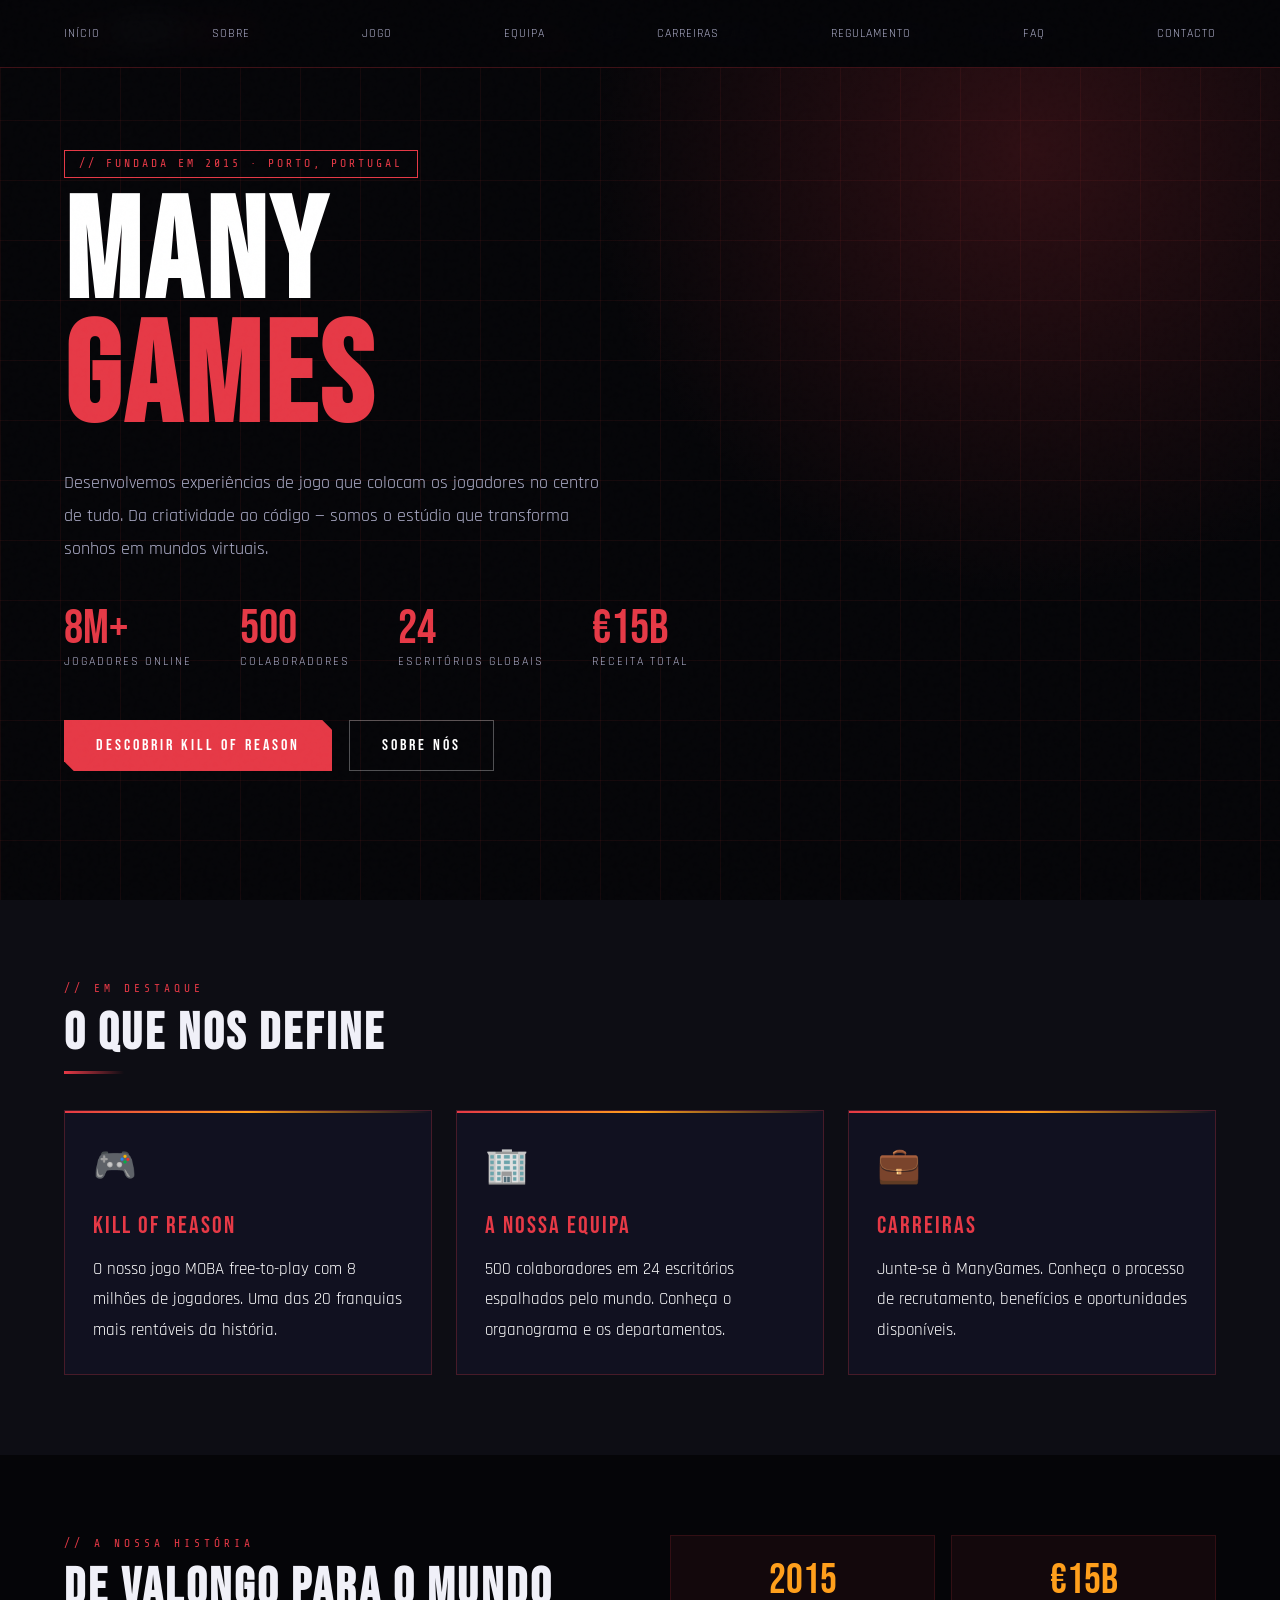
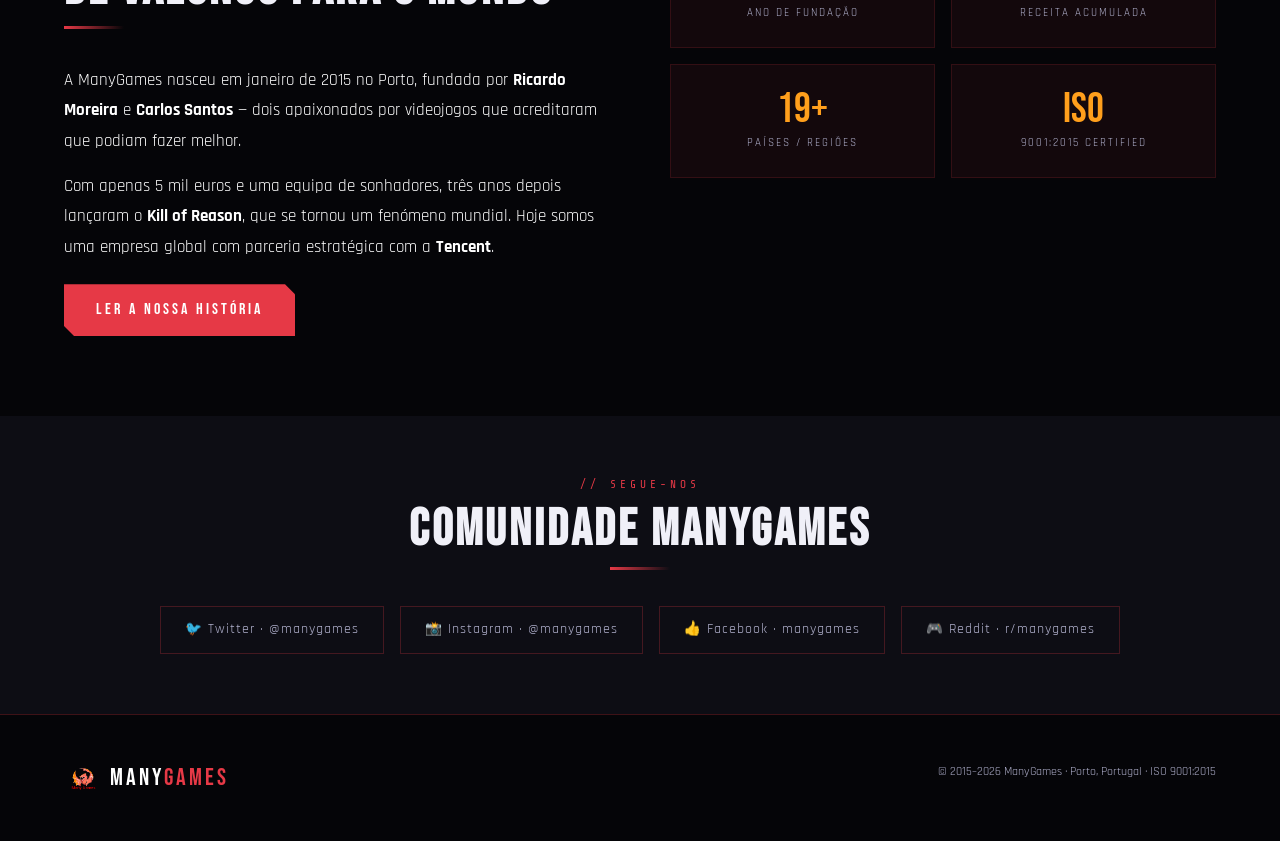
==== index.html @ 5f2ff9ba "Add files via upload" ====
<!DOCTYPE html>
<html lang="pt">
<head>
  <meta charset="UTF-8" /><meta name="viewport" content="width=device-width, initial-scale=1.0"/>
  <title>ManyGames – Home</title>
  <link rel="stylesheet" href="shared.css"/>
</head>
<body>

<nav>
  <a href="index.html" class="nav-logo"><img src="logo.png" alt="ManyGames logo"/><span class="nav-logo-text">MANY<span>GAMES</span></span></a>
  <button class="nav-mobile-toggle">☰</button>
  <ul class="nav-links">
    <li><a href="index.html">Início</a></li>
    <li><a href="sobre.html">Sobre</a></li>
    <li><a href="jogo.html">Kill of Reason</a></li>
    <li><a href="equipa.html">Equipa</a></li>
    <li><a href="rh.html">Carreiras</a></li>
    <li><a href="regulamento.html">Regulamento</a></li>
    <li><a href="faq.html">FAQ</a></li>
    <li><a href="contacto.html">Contacto</a></li>
  </ul>
</nav>

<!-- HERO -->
<section id="hero" style="min-height:100vh;display:flex;align-items:center;padding:80px 5vw 60px;position:relative;overflow:hidden;">
  <div style="position:absolute;inset:0;background-image:linear-gradient(rgba(230,57,70,0.07) 1px,transparent 1px),linear-gradient(90deg,rgba(230,57,70,0.07) 1px,transparent 1px);background-size:60px 60px;animation:gridPan 30s linear infinite;"></div>
  <div style="position:absolute;width:900px;height:900px;border-radius:50%;background:radial-gradient(circle,rgba(230,57,70,0.18) 0%,transparent 70%);top:-300px;right:-200px;pointer-events:none;"></div>
  <div style="position:relative;max-width:720px;">
    <div class="page-tag">// Fundada em 2015 · Porto, Portugal</div>
    <h1 style="font-family:'Bebas Neue',sans-serif;font-size:clamp(4.5rem,11vw,10rem);line-height:0.88;letter-spacing:4px;margin-bottom:24px;">
      <span style="color:#fff;">MANY</span><br>
      <span style="color:var(--accent);">GAMES</span>
    </h1>
    <p style="font-size:1.15rem;color:var(--muted);max-width:540px;margin-bottom:40px;">
      Desenvolvemos experiências de jogo que colocam os jogadores no centro de tudo. Da criatividade ao código — somos o estúdio que transforma sonhos em mundos virtuais.
    </p>
    <div style="display:flex;gap:3rem;margin-bottom:48px;flex-wrap:wrap;">
      <div><div style="font-family:'Bebas Neue',sans-serif;font-size:3rem;color:var(--accent);line-height:1;">8M+</div><div style="font-size:0.72rem;letter-spacing:2px;color:var(--muted);text-transform:uppercase;">Jogadores Online</div></div>
      <div><div style="font-family:'Bebas Neue',sans-serif;font-size:3rem;color:var(--accent);line-height:1;">500</div><div style="font-size:0.72px;letter-spacing:2px;color:var(--muted);text-transform:uppercase;font-size:0.72rem;">Colaboradores</div></div>
      <div><div style="font-family:'Bebas Neue',sans-serif;font-size:3rem;color:var(--accent);line-height:1;">24</div><div style="font-size:0.72rem;letter-spacing:2px;color:var(--muted);text-transform:uppercase;">Escritórios Globais</div></div>
      <div><div style="font-family:'Bebas Neue',sans-serif;font-size:3rem;color:var(--accent);line-height:1;">€15B</div><div style="font-size:0.72rem;letter-spacing:2px;color:var(--muted);text-transform:uppercase;">Receita Total</div></div>
    </div>
    <a href="jogo.html" class="btn-primary">Descobrir Kill of Reason</a>
    <a href="sobre.html" class="btn-outline">Sobre Nós</a>
  </div>
</section>

<!-- DESTAQUES -->
<section class="alt">
  <div class="reveal"><div class="section-tag">// Em destaque</div><h2>O QUE NOS DEFINE</h2><div class="section-line"></div></div>
  <div class="grid-3">
    <a href="jogo.html" style="text-decoration:none;">
      <div class="card reveal" style="cursor:pointer;">
        <div style="font-size:2.2rem;margin-bottom:12px;">🎮</div>
        <div style="font-family:'Bebas Neue',sans-serif;font-size:1.5rem;letter-spacing:2px;color:var(--accent);margin-bottom:8px;">Kill of Reason</div>
        <p style="margin:0;">O nosso jogo MOBA free-to-play com 8 milhões de jogadores. Uma das 20 franquias mais rentáveis da história.</p>
      </div>
    </a>
    <a href="equipa.html" style="text-decoration:none;">
      <div class="card reveal" style="cursor:pointer;">
        <div style="font-size:2.2rem;margin-bottom:12px;">🏢</div>
        <div style="font-family:'Bebas Neue',sans-serif;font-size:1.5rem;letter-spacing:2px;color:var(--accent);margin-bottom:8px;">A Nossa Equipa</div>
        <p style="margin:0;">500 colaboradores em 24 escritórios espalhados pelo mundo. Conheça o organograma e os departamentos.</p>
      </div>
    </a>
    <a href="rh.html" style="text-decoration:none;">
      <div class="card reveal" style="cursor:pointer;">
        <div style="font-size:2.2rem;margin-bottom:12px;">💼</div>
        <div style="font-family:'Bebas Neue',sans-serif;font-size:1.5rem;letter-spacing:2px;color:var(--accent);margin-bottom:8px;">Carreiras</div>
        <p style="margin:0;">Junte-se à ManyGames. Conheça o processo de recrutamento, benefícios e oportunidades disponíveis.</p>
      </div>
    </a>
  </div>
</section>

<!-- MISSÃO RÁPIDA -->
<section>
  <div class="grid-2">
    <div class="reveal">
      <div class="section-tag">// A nossa história</div>
      <h2>DE VALONGO PARA O MUNDO</h2>
      <div class="section-line"></div>
      <p>A ManyGames nasceu em janeiro de 2015 no Porto, fundada por <strong>Ricardo Moreira</strong> e <strong>Carlos Santos</strong> — dois apaixonados por videojogos que acreditaram que podiam fazer melhor.</p>
      <p>Com apenas 5 mil euros e uma equipa de sonhadores, três anos depois lançaram o <strong>Kill of Reason</strong>, que se tornou um fenómeno mundial. Hoje somos uma empresa global com parceria estratégica com a <strong>Tencent</strong>.</p>
      <a href="sobre.html" class="btn-primary" style="margin-top:8px;">Ler a nossa história</a>
    </div>
    <div class="reveal">
      <div class="grid-2" style="gap:16px;">
        <div class="stat-block"><div class="n">2015</div><div class="l">Ano de Fundação</div></div>
        <div class="stat-block"><div class="n">€15B</div><div class="l">Receita Acumulada</div></div>
        <div class="stat-block"><div class="n">19+</div><div class="l">Países / Regiões</div></div>
        <div class="stat-block"><div class="n">ISO</div><div class="l">9001:2015 Certified</div></div>
      </div>
    </div>
  </div>
</section>

<!-- REDES SOCIAIS -->
<section class="alt" style="padding:60px 5vw;">
  <div class="reveal" style="text-align:center;">
    <div class="section-tag" style="text-align:center;">// Segue-nos</div>
    <h2 style="margin-bottom:8px;">COMUNIDADE MANYGAMES</h2>
    <div class="section-line" style="margin:12px auto 36px;"></div>
    <div style="display:flex;gap:16px;justify-content:center;flex-wrap:wrap;">
      <a href="twitter.html" style="display:flex;align-items:center;gap:10px;padding:12px 24px;border:1px solid var(--border);color:var(--muted);text-decoration:none;font-size:0.85rem;letter-spacing:1px;transition:border-color .2s,color .2s;" onmouseover="this.style.borderColor='var(--cyan)';this.style.color='var(--cyan)'" onmouseout="this.style.borderColor='var(--border)';this.style.color='var(--muted)'">🐦 Twitter · @manygames</a>
      <a href="instagram.html" style="display:flex;align-items:center;gap:10px;padding:12px 24px;border:1px solid var(--border);color:var(--muted);text-decoration:none;font-size:0.85rem;letter-spacing:1px;transition:border-color .2s,color .2s;" onmouseover="this.style.borderColor='var(--cyan)';this.style.color='var(--cyan)'" onmouseout="this.style.borderColor='var(--border)';this.style.color='var(--muted)'">📸 Instagram · @manygames</a>
      <a href="facebook.html" style="display:flex;align-items:center;gap:10px;padding:12px 24px;border:1px solid var(--border);color:var(--muted);text-decoration:none;font-size:0.85rem;letter-spacing:1px;transition:border-color .2s,color .2s;" onmouseover="this.style.borderColor='var(--cyan)';this.style.color='var(--cyan)'" onmouseout="this.style.borderColor='var(--border)';this.style.color='var(--muted)'">👍 Facebook · manygames</a>
      <a href="reddit.html" style="display:flex;align-items:center;gap:10px;padding:12px 24px;border:1px solid var(--border);color:var(--muted);text-decoration:none;font-size:0.85rem;letter-spacing:1px;transition:border-color .2s,color .2s;" onmouseover="this.style.borderColor='var(--cyan)';this.style.color='var(--cyan)'" onmouseout="this.style.borderColor='var(--border)';this.style.color='var(--muted)'">🎮 Reddit · r/manygames</a>
    </div>
  </div>
</section>

<footer>
  <div class="footer-logo"><img src="logo.png" alt=""/><span class="footer-logo-text">MANY<span>GAMES</span></span></div>
  <nav class="footer-nav">
    <a href="index.html">Início</a><a href="sobre.html">Sobre</a><a href="jogo.html">Jogo</a>
    <a href="equipa.html">Equipa</a><a href="rh.html">Carreiras</a><a href="regulamento.html">Regulamento</a><a href="faq.html">FAQ</a><a href="contacto.html">Contacto</a>
  </nav>
  <p>© 2015–2026 ManyGames · Porto, Portugal · ISO 9001:2015</p>
</footer>
<script src="shared.js"></script>
</body>
</html>
---- shared.css ----
@import url('https://fonts.googleapis.com/css2?family=Bebas+Neue&family=Rajdhani:wght@400;600;700&family=Share+Tech+Mono&display=swap');

:root {
  --bg: #050508;
  --panel: #0d0d14;
  --card: #111120;
  --accent: #e63946;
  --accent2: #ff9f1c;
  --text: #f0f0f8;
  --muted: #b0b0cc;
  --border: rgba(230,57,70,0.25);
  --border-dim: rgba(255,255,255,0.06);
}

*, *::before, *::after { box-sizing: border-box; margin: 0; padding: 0; }
html { scroll-behavior: smooth; }
body {
  background: var(--bg);
  color: var(--text);
  font-family: 'Rajdhani', sans-serif;
  font-size: 17px;
  line-height: 1.6;
  overflow-x: hidden;
}

body::before {
  content: '';
  position: fixed; inset: 0;
  background-image: url("data:image/svg+xml,%3Csvg viewBox='0 0 200 200' xmlns='http://www.w3.org/2000/svg'%3E%3Cfilter id='n'%3E%3CfeTurbulence type='fractalNoise' baseFrequency='0.9' numOctaves='4' stitchTiles='stitch'/%3E%3C/filter%3E%3Crect width='100%25' height='100%25' filter='url(%23n)' opacity='0.04'/%3E%3C/svg%3E");
  pointer-events: none; z-index: 9999; opacity: 0.4;
}

/* NAV */
nav {
  position: fixed; top: 0; left: 0; right: 0; z-index: 100;
  display: flex; align-items: center; justify-content: space-between;
  padding: 0 5vw; height: 68px;
  background: rgba(5,5,8,0.95);
  backdrop-filter: blur(14px);
  border-bottom: 1px solid var(--border);
}
.nav-logo {
  display: flex; align-items: center; gap: 10px;
  text-decoration: none;
}
.nav-logo img { width: 44px; height: 44px; object-fit: contain; }
.nav-logo-text {
  font-family: 'Bebas Neue', sans-serif;
  font-size: 1.9rem; letter-spacing: 3px;
  color: #ffffff; line-height: 1;
}
.nav-logo-text span { color: var(--accent); }

.nav-links { display: flex; gap: 0; list-style: none; }
.nav-links a {
  color: var(--muted); text-decoration: none;
  font-weight: 700; font-size: 0.78rem;
  letter-spacing: 2px; text-transform: uppercase;
  padding: 8px 13px; transition: color .2s;
}
.nav-links a:hover { color: #fff; }
.nav-links a.active { color: var(--accent); border-bottom: 2px solid var(--accent); }
.nav-mobile-toggle { display: none; background: none; border: none; color: var(--text); font-size: 1.5rem; cursor: pointer; }

/* PAGE HERO */
.page-hero {
  min-height: 38vh; display: flex; align-items: flex-end;
  padding: 80px 5vw 60px; position: relative; overflow: hidden;
}
.page-hero-bg {
  position: absolute; inset: 0;
  background-image:
    linear-gradient(rgba(230,57,70,0.06) 1px, transparent 1px),
    linear-gradient(90deg, rgba(230,57,70,0.06) 1px, transparent 1px);
  background-size: 60px 60px;
  animation: gridPan 30s linear infinite;
}
@keyframes gridPan { from{background-position:0 0} to{background-position:60px 60px} }
.page-hero-glow {
  position: absolute; width: 700px; height: 700px; border-radius: 50%;
  background: radial-gradient(circle, rgba(230,57,70,0.15) 0%, transparent 70%);
  top: -200px; right: -100px; pointer-events: none;
}
.page-hero-content { position: relative; }
.page-tag {
  font-family: 'Share Tech Mono', monospace;
  font-size: 0.72rem; color: var(--accent); letter-spacing: 3px;
  border: 1px solid var(--accent); padding: 4px 14px;
  display: inline-block; margin-bottom: 16px; text-transform: uppercase;
}
.page-title { font-family: 'Bebas Neue', sans-serif; font-size: clamp(3rem, 7vw, 6rem); line-height: 0.9; letter-spacing: 4px; color: #fff; }
.page-title span { color: var(--accent); }
.page-subtitle { color: var(--muted); margin-top: 16px; max-width: 600px; font-size: 1.05rem; }

/* SECTIONS */
section { padding: 80px 5vw; }
section.alt { background: var(--panel); }
.section-tag { font-family: 'Share Tech Mono', monospace; font-size: 0.7rem; letter-spacing: 4px; color: var(--accent); text-transform: uppercase; margin-bottom: 10px; }
h2 { font-family: 'Bebas Neue', sans-serif; font-size: clamp(2rem, 4vw, 3.5rem); line-height: 1; letter-spacing: 3px; margin-bottom: 12px; }
.section-line { width: 60px; height: 3px; background: linear-gradient(90deg, var(--accent), transparent); margin-bottom: 36px; }
p { color: #ffffff; line-height: 1.8; margin-bottom: 14px; }
p strong { color: #ffffff; font-weight: 700; }

/* CARDS */
.card { background: var(--card); border: 1px solid var(--border); padding: 28px; position: relative; transition: border-color .3s, transform .3s; }
.card:hover { border-color: var(--accent); transform: translateY(-3px); }
.card::before { content: ''; position: absolute; top: 0; left: 0; right: 0; height: 2px; background: linear-gradient(90deg, var(--accent), var(--accent2), transparent); }

/* GRIDS */
.grid-2 { display: grid; grid-template-columns: 1fr 1fr; gap: 60px; align-items: start; }
.grid-3 { display: grid; grid-template-columns: repeat(3,1fr); gap: 24px; }
.grid-4 { display: grid; grid-template-columns: repeat(4,1fr); gap: 20px; }
.grid-auto { display: grid; grid-template-columns: repeat(auto-fit, minmax(280px,1fr)); gap: 24px; }

/* BUTTONS */
.btn-primary {
  display: inline-block; padding: 13px 32px;
  background: var(--accent); color: #fff;
  font-family: 'Bebas Neue', sans-serif; font-size: 1rem; letter-spacing: 3px;
  text-decoration: none; text-transform: uppercase;
  transition: background .2s, transform .1s;
  clip-path: polygon(0 0, calc(100% - 10px) 0, 100% 10px, 100% 100%, 10px 100%, 0 calc(100% - 10px));
}
.btn-primary:hover { background: #c0303c; transform: translateY(-2px); }
.btn-outline {
  display: inline-block; padding: 12px 32px;
  border: 1px solid rgba(255,255,255,0.3); color: #fff;
  font-family: 'Bebas Neue', sans-serif; font-size: 1rem; letter-spacing: 3px;
  text-decoration: none; text-transform: uppercase;
  transition: border-color .2s, color .2s; margin-left: 12px;
}
.btn-outline:hover { border-color: var(--accent); color: var(--accent); }

/* INFO CARD */
.info-card { background: var(--card); border: 1px solid var(--border); padding: 28px; position: relative; }
.info-card::before { content: ''; position: absolute; top:0;left:0;right:0;height:2px; background: linear-gradient(90deg, var(--accent), var(--accent2), transparent); }
.info-row { display: flex; justify-content: space-between; align-items: baseline; padding: 11px 0; border-bottom: 1px solid rgba(255,255,255,0.05); }
.info-row:last-child { border-bottom: none; }
.info-key { font-size: 0.72rem; letter-spacing: 2px; text-transform: uppercase; color: var(--muted); }
.info-val { font-weight: 700; color: var(--text); text-align: right; max-width: 60%; }

/* TAGS */
.tag { display: inline-block; font-family: 'Share Tech Mono', monospace; font-size: 0.7rem; letter-spacing: 1px; color: #fff; border: 1px solid rgba(255,255,255,0.2); padding: 5px 13px; text-transform: uppercase; margin: 4px 4px 4px 0; }
.tag.red { color: var(--accent); border-color: rgba(230,57,70,0.35); }
.tag.orange { color: var(--accent2); border-color: rgba(255,159,28,0.35); }

/* STAT */
.stat-block { text-align: center; padding: 24px; background: rgba(230,57,70,0.06); border: 1px solid rgba(230,57,70,0.15); }
.stat-block .n { font-family: 'Bebas Neue', sans-serif; font-size: 2.6rem; color: var(--accent2); line-height: 1; }
.stat-block .l { font-size: 0.7rem; letter-spacing: 2px; color: var(--muted); text-transform: uppercase; margin-top: 4px; }

/* REVEAL */
.reveal { opacity: 0; transform: translateY(28px); transition: opacity .65s ease, transform .65s ease; }
.reveal.visible { opacity: 1; transform: none; }

/* DIVIDER */
.divider { width: 100%; height: 1px; background: var(--border-dim); margin: 40px 0; }

/* FOOTER */
footer { padding: 44px 5vw; border-top: 1px solid var(--border); display: flex; justify-content: space-between; align-items: center; flex-wrap: wrap; gap: 20px; }
.footer-logo { display: flex; align-items: center; gap: 10px; }
.footer-logo img { width: 36px; height: 36px; object-fit: contain; }
.footer-logo-text { font-family: 'Bebas Neue', sans-serif; font-size: 1.5rem; letter-spacing: 3px; color: #fff; }
.footer-logo-text span { color: var(--accent); }
.footer-nav { display: flex; gap: 18px; flex-wrap: wrap; }
.footer-nav a { color: var(--muted); text-decoration: none; font-size: 0.78rem; letter-spacing: 1px; text-transform: uppercase; transition: color .2s; }
.footer-nav a:hover { color: #fff; }
footer p { color: var(--muted); font-size: 0.78rem; }

/* RESPONSIVE */
@media (max-width: 900px) {
  .grid-2 { grid-template-columns: 1fr; gap: 40px; }
  .grid-3 { grid-template-columns: 1fr 1fr; }
  .grid-4 { grid-template-columns: 1fr 1fr; }
}
@media (max-width: 600px) {
  .grid-3, .grid-4 { grid-template-columns: 1fr; }
  .nav-links { display: none; flex-direction: column; position: fixed; top: 68px; left: 0; right: 0; background: rgba(5,5,8,0.98); padding: 20px; gap: 4px; border-bottom: 1px solid var(--border); }
  .nav-links.open { display: flex; }
  .nav-mobile-toggle { display: block; }
  .btn-outline { margin-left: 0; margin-top: 12px; display: block; text-align: center; }
}
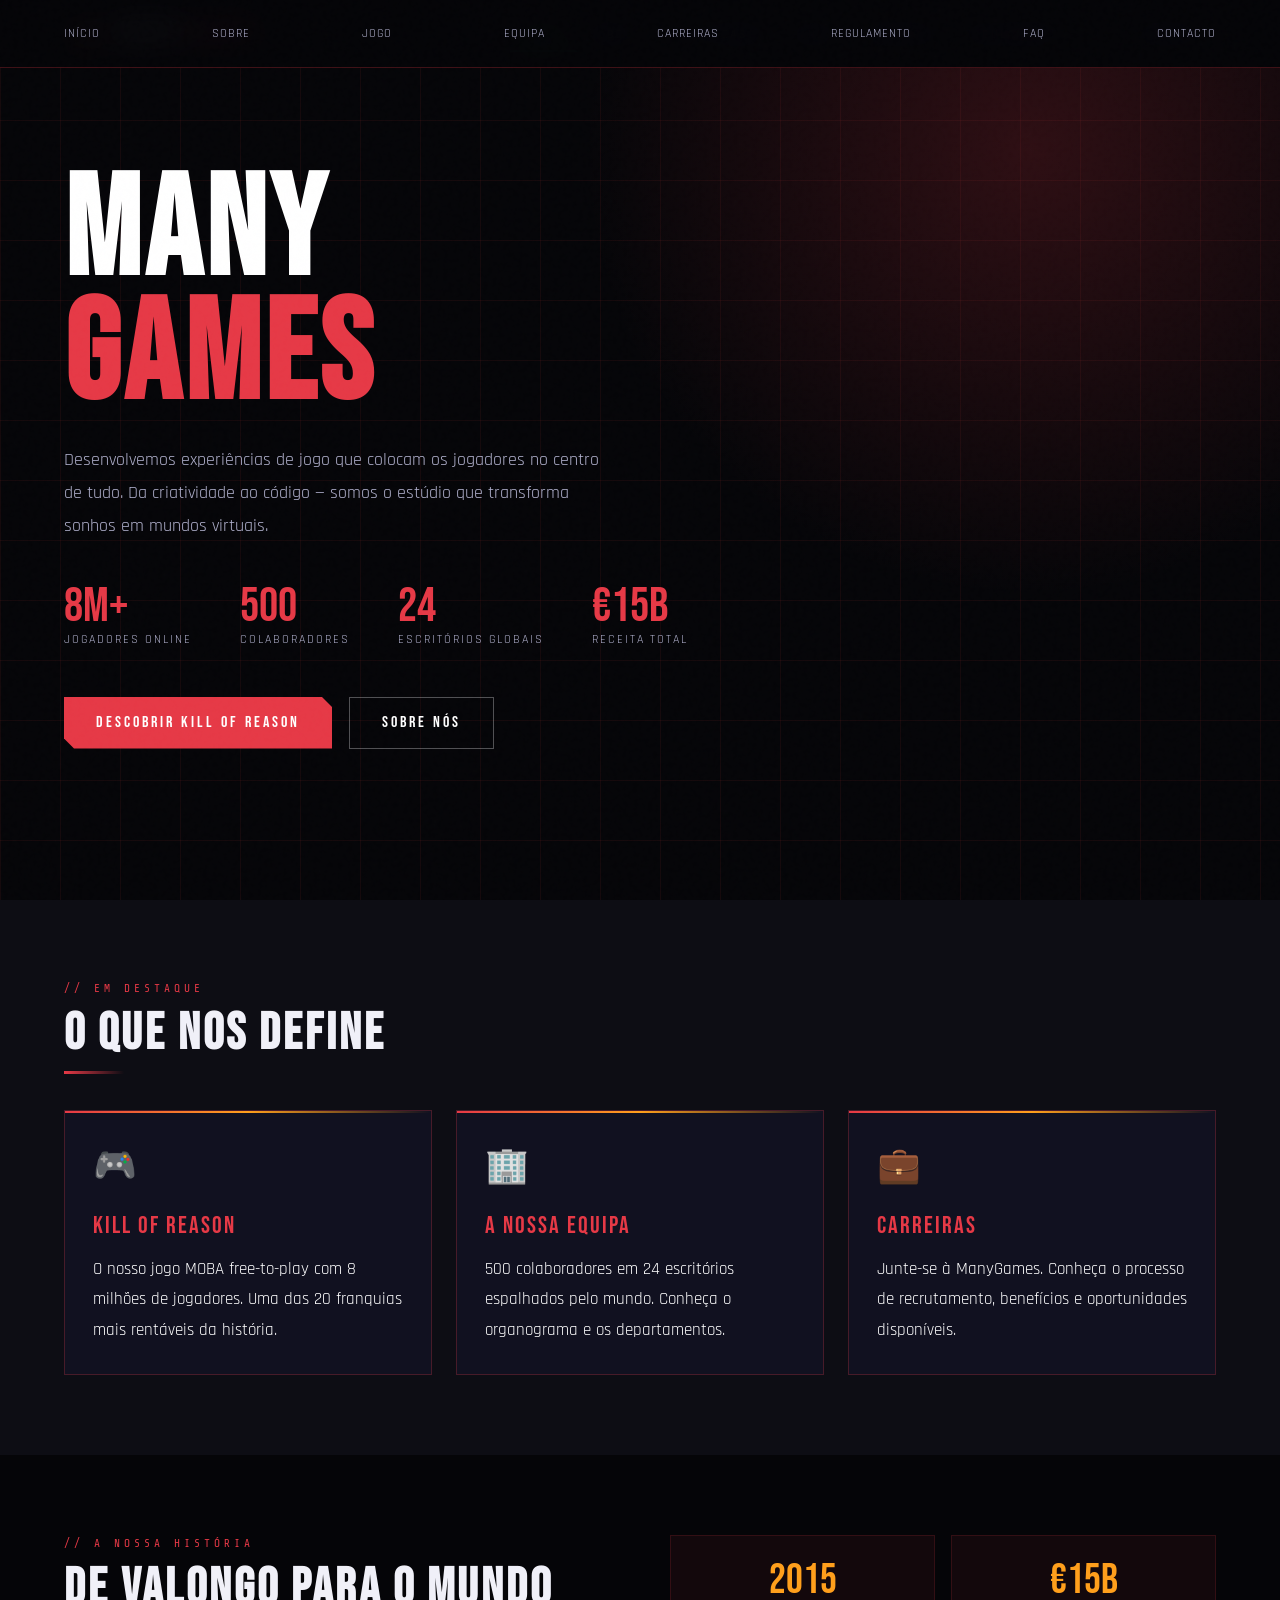
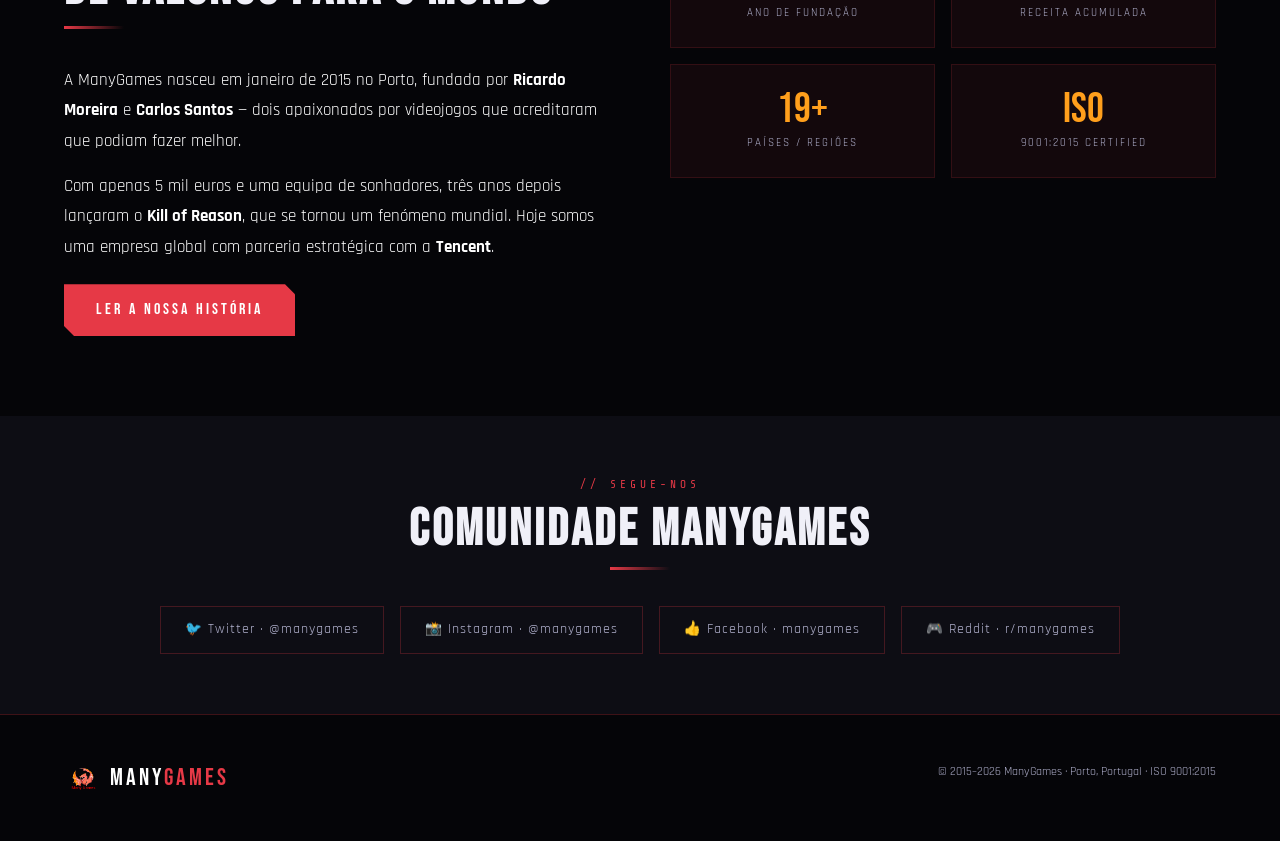
==== commit a1033fc0: "Add files via upload" ====
--- a/index.html
+++ b/index.html
@@ -11,7 +11,7 @@
   <a href="index.html" class="nav-logo"><img src="logo.png" alt="ManyGames logo"/><span class="nav-logo-text">MANY<span>GAMES</span></span></a>
   <button class="nav-mobile-toggle">☰</button>
   <ul class="nav-links">
-    <li><a href="index.html">Início</a></li>
+    <li><a href="index.html" class="active">Início</a></li>
     <li><a href="sobre.html">Sobre</a></li>
     <li><a href="jogo.html">Kill of Reason</a></li>
     <li><a href="equipa.html">Equipa</a></li>
@@ -26,9 +26,7 @@
 <section id="hero" style="min-height:100vh;display:flex;align-items:center;padding:80px 5vw 60px;position:relative;overflow:hidden;">
   <div style="position:absolute;inset:0;background-image:linear-gradient(rgba(230,57,70,0.07) 1px,transparent 1px),linear-gradient(90deg,rgba(230,57,70,0.07) 1px,transparent 1px);background-size:60px 60px;animation:gridPan 30s linear infinite;"></div>
   <div style="position:absolute;width:900px;height:900px;border-radius:50%;background:radial-gradient(circle,rgba(230,57,70,0.18) 0%,transparent 70%);top:-300px;right:-200px;pointer-events:none;"></div>
-  <div style="position:relative;max-width:720px;">
-    <div class="page-tag">// Fundada em 2015 · Porto, Portugal</div>
-    <h1 style="font-family:'Bebas Neue',sans-serif;font-size:clamp(4.5rem,11vw,10rem);line-height:0.88;letter-spacing:4px;margin-bottom:24px;">
+  <div style="position:relative;max-width:720px;">    <h1 style="font-family:'Bebas Neue',sans-serif;font-size:clamp(4.5rem,11vw,10rem);line-height:0.88;letter-spacing:4px;margin-bottom:24px;">
       <span style="color:#fff;">MANY</span><br>
       <span style="color:var(--accent);">GAMES</span>
     </h1>
@@ -114,7 +112,7 @@
 <footer>
   <div class="footer-logo"><img src="logo.png" alt=""/><span class="footer-logo-text">MANY<span>GAMES</span></span></div>
   <nav class="footer-nav">
-    <a href="index.html">Início</a><a href="sobre.html">Sobre</a><a href="jogo.html">Jogo</a>
+    <a href="index.html" class="active">Início</a><a href="sobre.html">Sobre</a><a href="jogo.html">Jogo</a>
     <a href="equipa.html">Equipa</a><a href="rh.html">Carreiras</a><a href="regulamento.html">Regulamento</a><a href="faq.html">FAQ</a><a href="contacto.html">Contacto</a>
   </nav>
   <p>© 2015–2026 ManyGames · Porto, Portugal · ISO 9001:2015</p>
--- a/shared.css
+++ b/shared.css
@@ -59,7 +59,7 @@
   padding: 8px 13px; transition: color .2s;
 }
 .nav-links a:hover { color: #fff; }
-.nav-links a.active { color: var(--accent); border-bottom: 2px solid var(--accent); }
+.nav-links a.active { color: #00e676; border-bottom: 2px solid #00e676; }
 .nav-mobile-toggle { display: none; background: none; border: none; color: var(--text); font-size: 1.5rem; cursor: pointer; }
 
 /* PAGE HERO */
